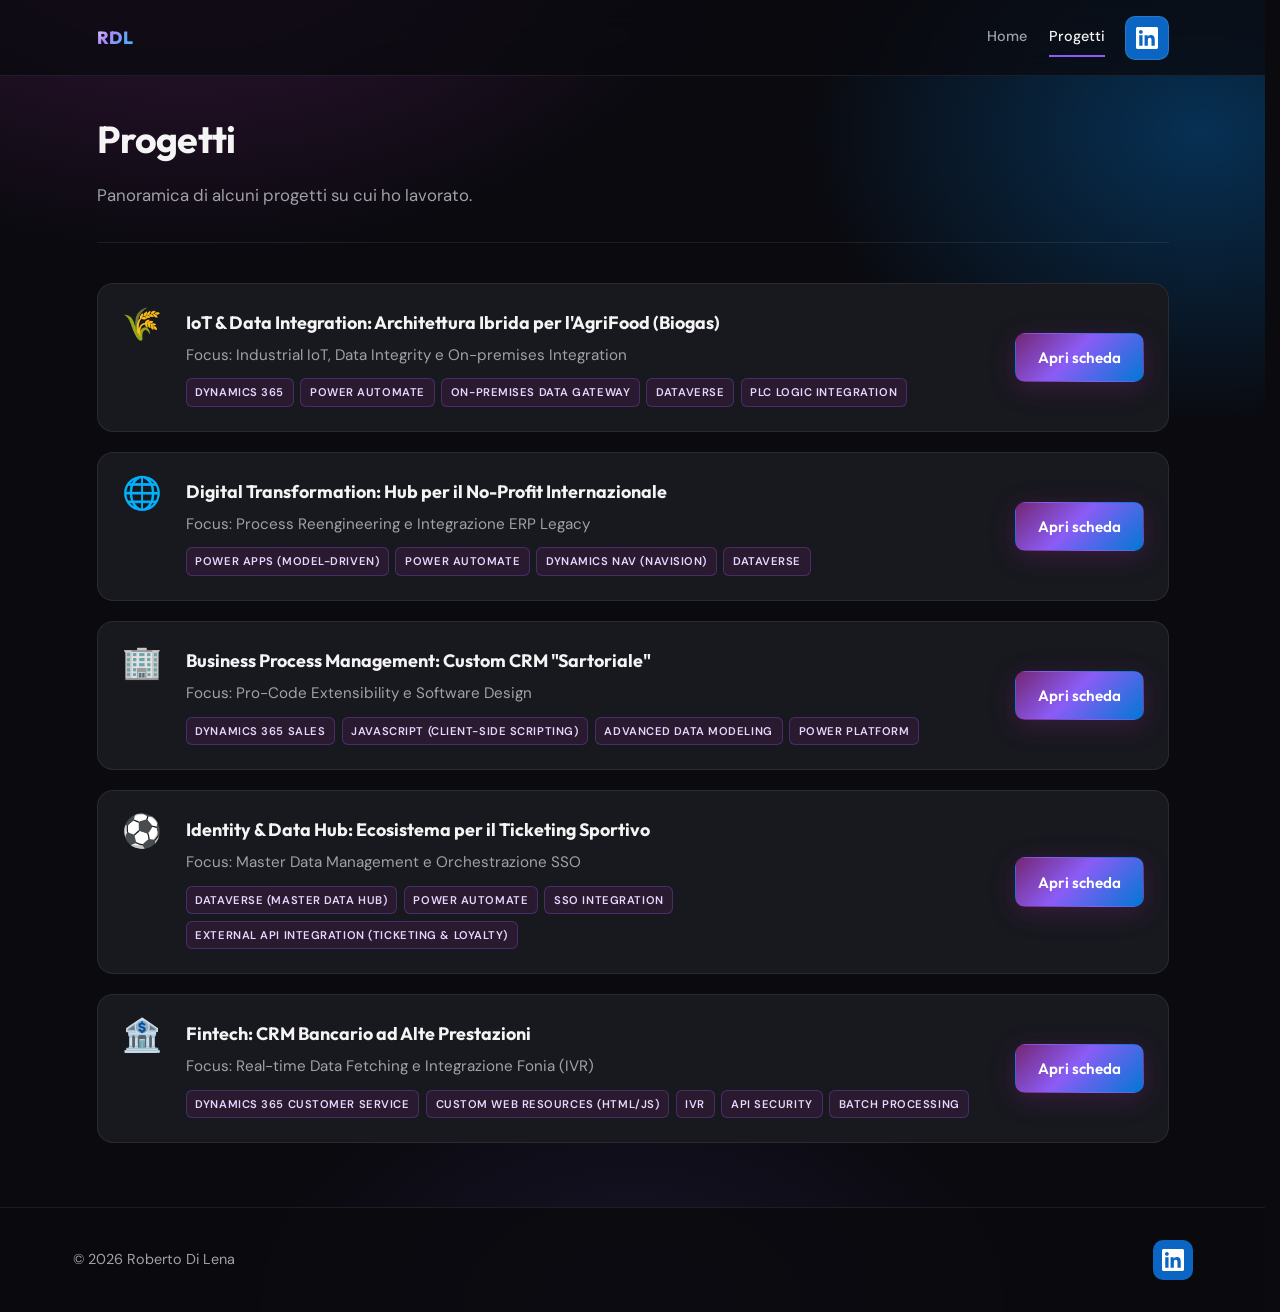
==== projects/index.html @ 9aac22f7 "Aggiornamento generale portfolio Made-with: Cursor" ====
<!DOCTYPE html>
<html lang="it">
  <head>
    <meta charset="UTF-8" />
    <meta name="viewport" content="width=device-width, initial-scale=1.0" />
    <meta name="description" content="Progetti — integrazioni Power Platform, Business Central e Dataverse." />
    <title>Progetti | Roberto Di Lena</title>
    <link rel="preconnect" href="https://fonts.googleapis.com" />
    <link rel="preconnect" href="https://fonts.gstatic.com" crossorigin />
    <link
      href="https://fonts.googleapis.com/css2?family=DM+Sans:ital,opsz,wght@0,9..40,400;0,9..40,500;0,9..40,600;0,9..40,700&family=Outfit:wght@400;500;600;700;800&display=swap"
      rel="stylesheet"
    />
    <link rel="stylesheet" href="../css/style.css" />
    <script>
      document.documentElement.classList.add('js-reveal');
    </script>
  </head>
  <body>
    <a href="#main" class="skip-link">Vai al contenuto</a>
    <header
      id="site-header"
      class="reveal-on-scroll"
      data-reveal-immediate
      data-reveal-delay="0"
      aria-label="Intestazione sito"
    ></header>

    <main id="main">
      <header class="page-hero reveal-on-scroll" data-reveal-immediate data-reveal-delay="40">
        <h1>Progetti</h1>
        <p class="lead">
          Panoramica di alcuni progetti su cui ho lavorato.
        </p>
      </header>

      <div id="project-list-root" class="project-list"></div>
    </main>

    <footer id="site-footer" class="reveal-on-scroll"></footer>

    <script src="../js/projects-data.js"></script>
    <script src="../js/layout.js"></script>
    <script src="../js/projects-loader.js"></script>
    <script src="../js/scroll-reveal.js"></script>
    <script src="../js/project-list.js"></script>
    <script>
      PortfolioLayout.inject();
      document.addEventListener('DOMContentLoaded', function () {
        if (window.ScrollReveal) ScrollReveal.init();
      });
    </script>
  </body>
</html>
---- css/style.css ----
:root {
  --pp-purple: #742774;
  --pp-violet: #8b5cf6;
  --pp-blue: #0078d4;
  --pp-cyan: #00bcf2;
  --bg-deep: #0a0a0f;
  --bg-surface: #12121a;
  --bg-card: #18181f;
  --bg-card-hover: #1f1f28;
  --border: rgba(255, 255, 255, 0.08);
  --border-strong: rgba(255, 255, 255, 0.14);
  --text: #f4f4f5;
  --text-muted: #a1a1aa;
  --gradient-brand: linear-gradient(135deg, var(--pp-purple) 0%, var(--pp-violet) 45%, var(--pp-blue) 100%);
  --gradient-text: linear-gradient(135deg, #e9d5ff 0%, #a78bfa 35%, #60a5fa 70%, #38bdf8 100%);
  --glow-purple: rgba(116, 39, 116, 0.45);
  --glow-blue: rgba(0, 120, 212, 0.35);
  --radius: 16px;
  --radius-sm: 10px;
  --radius-pill: 999px;
  --font-display: 'Outfit', system-ui, sans-serif;
  --font-sans: 'DM Sans', system-ui, -apple-system, 'Segoe UI', sans-serif;
  --max: 1120px;
  --header-h: 76px;
}

*,
*::before,
*::after {
  box-sizing: border-box;
}

html {
  scroll-behavior: smooth;
  /* Stessa larghezza utile con o senza scrollbar verticale */
  scrollbar-gutter: stable;
  overflow-x: hidden;
  overflow-x: clip;
  max-width: 100%;
}

body {
  margin: 0;
  min-height: 100vh;
  min-height: 100dvh;
  display: flex;
  flex-direction: column;
  font-family: var(--font-sans);
  font-size: 1.05rem;
  line-height: 1.65;
  color: var(--text);
  background: var(--bg-deep);
  background-image:
    radial-gradient(ellipse 90% 60% at 15% -10%, var(--glow-purple), transparent 50%),
    radial-gradient(ellipse 70% 50% at 95% 10%, var(--glow-blue), transparent 45%),
    radial-gradient(ellipse 60% 40% at 50% 100%, rgba(139, 92, 246, 0.12), transparent 50%);
  overflow-x: hidden;
  overflow-x: clip;
  max-width: 100%;
  /* touch: pan verticale + pinch-zoom, meno deriva orizzontale */
  touch-action: pan-y pinch-zoom;
  overscroll-behavior-x: none;
}

img {
  max-width: 100%;
  height: auto;
  display: block;
}

a {
  color: #93c5fd;
  text-decoration: none;
  text-underline-offset: 3px;
}

a:hover {
  text-decoration: underline;
}

.visually-hidden {
  position: absolute;
  width: 1px;
  height: 1px;
  padding: 0;
  margin: -1px;
  overflow: hidden;
  clip: rect(0, 0, 0, 0);
  white-space: nowrap;
  border: 0;
}

.skip-link {
  position: absolute;
  left: -9999px;
  top: 0;
  z-index: 1000;
  padding: 0.75rem 1.25rem;
  background: var(--pp-blue);
  color: #fff;
  font-weight: 600;
  border-radius: 0 0 var(--radius-sm) 0;
}

.skip-link:focus {
  left: 0;
  outline: 2px solid #fff;
  outline-offset: 2px;
}

#site-header {
  position: sticky;
  top: 0;
  z-index: 50;
  width: 100%;
  max-width: 100%;
  min-width: 0;
  box-sizing: border-box;
  height: var(--header-h);
  background: rgba(10, 10, 15, 0.75);
  backdrop-filter: blur(16px);
  border-bottom: 1px solid var(--border);
  overflow-x: hidden;
  overflow-x: clip;
}

.nav-inner {
  max-width: var(--max);
  margin: 0 auto;
  padding: 0 1.5rem;
  height: 100%;
  min-width: 0;
  display: flex;
  align-items: center;
  justify-content: space-between;
  gap: 1rem;
}

.nav-end {
  display: flex;
  align-items: center;
  gap: 0.75rem 1.25rem;
  flex-wrap: wrap;
  margin-left: auto;
}

.nav-linkedin {
  display: flex;
  align-items: center;
  justify-content: center;
  width: 44px;
  height: 44px;
  border-radius: var(--radius-sm);
  color: #fff;
  background: #0a66c2;
  border: 1px solid rgba(255, 255, 255, 0.12);
  transition: transform 0.15s, box-shadow 0.2s, background 0.2s;
}

.nav-linkedin:hover {
  background: #004182;
  transform: translateY(-1px);
  box-shadow: 0 6px 20px rgba(10, 102, 194, 0.35);
  text-decoration: none;
}

.nav-linkedin svg {
  flex-shrink: 0;
}

.logo {
  font-family: var(--font-display);
  font-weight: 800;
  font-size: 1.1rem;
  letter-spacing: 0.04em;
  text-decoration: none;
}

.logo:hover {
  text-decoration: none;
}

.logo__mark {
  background: var(--gradient-text);
  -webkit-background-clip: text;
  background-clip: text;
  color: transparent;
}

.nav-links {
  display: flex;
  align-items: center;
  gap: 0.25rem 1.35rem;
  flex-wrap: wrap;
  justify-content: flex-end;
}

.nav-links a {
  color: var(--text-muted);
  font-size: 0.9rem;
  font-weight: 500;
  text-decoration: none;
  padding: 0.4rem 0;
  border-bottom: 2px solid transparent;
  transition: color 0.2s, border-color 0.2s;
}

.nav-links a:hover {
  color: var(--text);
  text-decoration: none;
}

.nav-links a.is-active {
  color: var(--text);
  border-bottom-color: var(--pp-violet);
}

main {
  width: 100%;
  max-width: var(--max);
  min-width: 0;
  margin: 0 auto;
  padding: 2rem 1.5rem 4rem;
  flex: 1;
  box-sizing: border-box;
}

.main--home {
  padding-top: 1.25rem;
}

.home-hero {
  display: grid;
  gap: 2.5rem;
  align-items: center;
  margin-bottom: 4rem;
  padding-bottom: 3rem;
  border-bottom: 1px solid var(--border);
  min-width: 0;
  overflow-x: hidden;
  overflow-x: clip;
}

@media (min-width: 960px) {
  .home-hero {
    grid-template-columns: minmax(0, 1fr) minmax(280px, 400px);
    gap: 3rem;
    align-items: center;
  }
}

.home-hero__intro {
  min-width: 0;
}

.home-hero__hey {
  font-family: var(--font-display);
  font-size: clamp(1.15rem, 2vw, 1.35rem);
  font-weight: 500;
  color: var(--text-muted);
  margin: 0 0 0.35rem;
}

.home-hero__name {
  font-family: var(--font-display);
  font-size: clamp(2.5rem, 6vw, 3.75rem);
  font-weight: 800;
  line-height: 1.08;
  letter-spacing: -0.03em;
  margin: 0 0 1rem;
  background: var(--gradient-text);
  -webkit-background-clip: text;
  background-clip: text;
  color: transparent;
  overflow-wrap: anywhere;
}

.home-hero__role {
  margin: 0 0 1.25rem;
  font-family: var(--font-display);
  font-size: clamp(1.1rem, 2.2vw, 1.35rem);
  font-weight: 600;
  line-height: 1.45;
}

.home-hero__role-line {
  display: block;
}

.home-hero__role-line--muted {
  margin-top: 0.35rem;
  font-weight: 500;
  font-size: 0.92em;
  color: var(--text-muted);
  font-family: var(--font-sans);
}

.home-hero__focus {
  margin: 0 0 1.5rem;
  max-width: 38rem;
  color: var(--text-muted);
  font-size: 0.98rem;
}

.home-hero__focus-icon {
  margin-right: 0.25rem;
}

.home-hero__focus strong {
  color: var(--text);
  font-weight: 600;
}

.home-hero__pills {
  list-style: none;
  margin: 0 0 1.75rem;
  padding: 0;
  display: flex;
  flex-wrap: wrap;
  gap: 0.5rem;
}

.home-hero__pills li {
  font-size: 0.78rem;
  font-weight: 600;
  letter-spacing: 0.04em;
  text-transform: uppercase;
  padding: 0.4rem 0.85rem;
  border-radius: var(--radius-pill);
  border: 1px solid rgba(139, 92, 246, 0.35);
  background: rgba(116, 39, 116, 0.2);
  color: #e9d5ff;
}

.home-hero__pills li:nth-child(2) {
  border-color: rgba(0, 188, 242, 0.35);
  background: rgba(0, 120, 212, 0.15);
  color: #bae6fd;
}

.home-hero__pills li:nth-child(3) {
  border-color: rgba(96, 165, 250, 0.35);
  background: rgba(37, 99, 235, 0.12);
  color: #bfdbfe;
}

.home-hero__pills li:nth-child(4) {
  border-color: rgba(167, 139, 250, 0.3);
  background: rgba(139, 92, 246, 0.1);
  color: #ddd6fe;
}

.home-hero__cta {
  display: flex;
  flex-wrap: wrap;
  align-items: center;
  gap: 0.65rem 1rem;
}

.home-hero__visual {
  position: relative;
  justify-self: center;
  width: 100%;
  max-width: 380px;
  min-width: 0;
  /* Contiene il bagliore con inset negativi senza spingere la pagina in larghezza */
  overflow-x: hidden;
  overflow-x: clip;
}

.home-hero__glow {
  position: absolute;
  inset: -20% -10% -10% -10%;
  background: radial-gradient(circle at 50% 50%, rgba(139, 92, 246, 0.35), transparent 65%);
  filter: blur(40px);
  pointer-events: none;
  z-index: 0;
}

.home-hero__portrait {
  position: relative;
  z-index: 1;
  margin: 0;
  aspect-ratio: 1;
  border-radius: 24px;
}

.home-hero__portrait-ring {
  position: absolute;
  inset: -3px;
  border-radius: 26px;
  background: var(--gradient-brand);
  z-index: 0;
  opacity: 0.9;
}

.home-hero__portrait-img {
  position: relative;
  z-index: 1;
  width: 100%;
  height: 100%;
  object-fit: cover;
  border-radius: 22px;
  border: 3px solid var(--bg-deep);
}

.home-hero__portrait-img.is-concealed {
  display: none;
}

.home-hero__portrait-initials {
  position: relative;
  z-index: 1;
  width: 100%;
  aspect-ratio: 1;
  border-radius: 22px;
  border: 3px solid var(--bg-deep);
  background: linear-gradient(145deg, rgba(116, 39, 116, 0.5), rgba(0, 120, 212, 0.35));
  font-family: var(--font-display);
  font-size: clamp(3rem, 10vw, 4.5rem);
  font-weight: 800;
  color: rgba(255, 255, 255, 0.92);
  letter-spacing: 0.06em;
}

/* `hidden` + display:flex: serve regola esplicita altrimenti le iniziali restano visibili */
.home-hero__portrait-initials[hidden] {
  display: none !important;
}

.home-hero__portrait-initials:not([hidden]) {
  display: flex;
  align-items: center;
  justify-content: center;
}

.section-heading {
  font-family: var(--font-display);
  font-size: clamp(1.5rem, 3vw, 1.85rem);
  font-weight: 700;
  letter-spacing: -0.02em;
  margin: 0 0 1rem;
  display: flex;
  align-items: center;
  gap: 0.5rem;
  overflow-wrap: anywhere;
}

.section-heading__icon {
  font-size: 1.1em;
  opacity: 0.9;
}

.home-about {
  margin-bottom: 4rem;
  padding-bottom: 3rem;
  border-bottom: 1px solid var(--border);
  min-width: 0;
  overflow-x: hidden;
  overflow-x: clip;
}

.home-about__content > p {
  margin: 0 0 1.15rem;
  color: var(--text-muted);
  font-size: 1.02rem;
  line-height: 1.7;
}

.home-about__subhead {
  font-family: var(--font-display);
  font-size: 1.05rem;
  font-weight: 600;
  margin: 1.75rem 0 0.75rem;
  color: var(--text);
}

.home-about__list {
  margin: 0 0 1.25rem;
  padding-left: 1.2rem;
  color: var(--text-muted);
  font-size: 1.02rem;
  line-height: 1.65;
}

.home-about__list li {
  margin-bottom: 0.65rem;
}

.home-about__list li:last-child {
  margin-bottom: 0;
}

.home-about__closing {
  margin-bottom: 2rem !important;
}

.home-cert {
  padding: 1.5rem 1.35rem;
  border-radius: var(--radius);
  border: 1px solid var(--border-strong);
  background: linear-gradient(145deg, rgba(116, 39, 116, 0.12), rgba(24, 24, 31, 0.9));
}

.home-cert__title {
  font-family: var(--font-display);
  font-size: 0.85rem;
  font-weight: 700;
  text-transform: uppercase;
  letter-spacing: 0.08em;
  color: #c4b5fd;
  margin: 0 0 1rem;
}

.home-cert__layout {
  display: grid;
  grid-template-columns: auto 1fr;
  gap: 1.25rem 1.75rem;
  align-items: start;
}

@media (max-width: 520px) {
  .home-cert__layout {
    grid-template-columns: 1fr;
    justify-items: center;
    text-align: center;
  }

  .home-cert__details {
    width: 100%;
  }

  .home-cert__meta div {
    justify-items: center;
  }
}

.home-cert__badge-link {
  display: block;
  line-height: 0;
  border-radius: 12px;
  transition: transform 0.2s, filter 0.2s;
  filter: drop-shadow(0 8px 24px rgba(0, 120, 212, 0.25));
}

.home-cert__badge-link:hover {
  transform: scale(1.03);
  text-decoration: none;
  filter: drop-shadow(0 12px 28px rgba(139, 92, 246, 0.35));
}

.home-cert__badge {
  width: 132px;
  height: auto;
  display: block;
}

.home-cert__details {
  min-width: 0;
}

.home-cert__name {
  font-family: var(--font-display);
  font-size: 1.08rem;
  font-weight: 600;
  color: var(--text);
  margin: 0 0 0.35rem;
  line-height: 1.35;
}

.home-cert__exam {
  margin: 0 0 1rem;
  font-size: 0.95rem;
  color: var(--text-muted);
}

.home-cert__meta {
  margin: 0 0 1rem;
  display: grid;
  gap: 0.65rem;
}

.home-cert__meta div {
  display: grid;
  gap: 0.15rem;
}

.home-cert__meta dt {
  font-size: 0.75rem;
  font-weight: 600;
  text-transform: uppercase;
  letter-spacing: 0.06em;
  color: var(--text-muted);
}

.home-cert__meta dd {
  margin: 0;
  font-size: 0.95rem;
  color: var(--text);
}

.home-cert__code {
  font-family: ui-monospace, monospace;
  font-size: 0.88rem;
  padding: 0.15rem 0.4rem;
  border-radius: 6px;
  background: rgba(0, 0, 0, 0.35);
  border: 1px solid var(--border);
  overflow-wrap: anywhere;
  word-break: break-all;
}

.home-cert__verify {
  display: inline-block;
  font-weight: 600;
  font-size: 0.92rem;
  color: #93c5fd;
}

.home-cert__verify:hover {
  color: #bfdbfe;
}

.home-showcase {
  margin-bottom: 4rem;
  min-width: 0;
  overflow-x: hidden;
  overflow-x: clip;
}

.home-showcase__intro {
  margin-bottom: 0;
}

.home-showcase__lead {
  margin: 0 0 1.75rem;
  color: var(--text-muted);
}

.home-showcase__more {
  display: flex;
  flex-wrap: wrap;
  align-items: center;
  justify-content: center;
  gap: 0.75rem 1.25rem;
  margin-top: 1.5rem;
}

.home-showcase__ellipsis {
  color: var(--text-muted);
  font-size: 1.35rem;
  font-weight: 600;
  letter-spacing: 0.2em;
  line-height: 1;
  user-select: none;
  opacity: 0.85;
}

.home-showcase__more-arrow {
  font-weight: 600;
  color: #c4b5fd;
}

.btn {
  display: inline-flex;
  align-items: center;
  justify-content: center;
  gap: 0.5rem;
  font-family: var(--font-display);
  font-size: 0.95rem;
  font-weight: 600;
  padding: 0.7rem 1.35rem;
  border-radius: var(--radius-sm);
  border: 1px solid transparent;
  cursor: pointer;
  text-decoration: none;
  transition: transform 0.15s, box-shadow 0.2s, background 0.2s, border-color 0.2s;
}

.btn:focus-visible {
  outline: 2px solid var(--pp-cyan);
  outline-offset: 2px;
}

.btn-primary {
  background: var(--gradient-brand);
  color: #fff;
  box-shadow: 0 6px 24px rgba(116, 39, 116, 0.35);
}

.btn-primary:hover {
  transform: translateY(-2px);
  box-shadow: 0 10px 32px rgba(0, 120, 212, 0.3);
  text-decoration: none;
}

.btn-ghost {
  background: rgba(255, 255, 255, 0.04);
  border-color: var(--border-strong);
  color: var(--text);
}

.btn-ghost:hover {
  border-color: rgba(139, 92, 246, 0.5);
  background: rgba(139, 92, 246, 0.1);
  text-decoration: none;
}

.btn-link {
  background: transparent;
  border: none;
  color: var(--text-muted);
  padding-left: 0.25rem;
  padding-right: 0.25rem;
}

.btn-link:hover {
  color: #c4b5fd;
  text-decoration: none;
}

.btn--wide {
  padding-left: 2rem;
  padding-right: 2rem;
}

.card-grid {
  display: grid;
  gap: 1.25rem;
  min-width: 0;
}

@media (min-width: 720px) {
  .card-grid--showcase {
    grid-template-columns: repeat(2, minmax(0, 1fr));
  }
}

@media (min-width: 1000px) {
  .card-grid--showcase {
    grid-template-columns: repeat(3, minmax(0, 1fr));
  }
}

.card {
  background: var(--bg-card);
  border: 1px solid var(--border);
  border-radius: var(--radius);
  padding: 1.5rem;
  display: flex;
  flex-direction: column;
  gap: 0.75rem;
  min-width: 0;
  transition: border-color 0.2s, box-shadow 0.25s, transform 0.2s;
}

.card:hover {
  border-color: rgba(139, 92, 246, 0.35);
  box-shadow: 0 16px 40px rgba(0, 0, 0, 0.35);
  transform: translateY(-2px);
}

.card--showcase {
  background: linear-gradient(165deg, rgba(30, 30, 40, 0.95), rgba(24, 24, 31, 0.98));
}

.card-icon {
  width: 48px;
  height: 48px;
  border-radius: var(--radius-sm);
  background: rgba(116, 39, 116, 0.25);
  border: 1px solid rgba(139, 92, 246, 0.25);
  display: flex;
  align-items: center;
  justify-content: center;
  font-size: 1.4rem;
}

.card h3 {
  margin: 0;
  font-family: var(--font-display);
  font-size: 1.08rem;
  font-weight: 600;
  overflow-wrap: anywhere;
}

.card p {
  margin: 0;
  flex: 1;
  color: var(--text-muted);
  font-size: 0.95rem;
  line-height: 1.55;
}

.card-footer {
  margin-top: 0.35rem;
}

.card-footer a {
  font-family: var(--font-display);
  font-weight: 600;
  font-size: 0.88rem;
  color: #93c5fd;
}

.card-footer a:hover {
  color: #bfdbfe;
}

.section-head {
  margin-bottom: 1.5rem;
}

.section-head h2 {
  font-family: var(--font-display);
  font-size: 1.35rem;
  margin: 0 0 0.5rem;
  letter-spacing: -0.02em;
}

.section-head p {
  margin: 0;
  color: var(--text-muted);
  max-width: 52ch;
}

.page-hero {
  margin-bottom: 2.5rem;
  padding-bottom: 2rem;
  border-bottom: 1px solid var(--border);
}

.page-hero h1 {
  font-family: var(--font-display);
  margin: 0 0 0.75rem;
  font-size: clamp(1.85rem, 3.5vw, 2.35rem);
  letter-spacing: -0.02em;
  overflow-wrap: anywhere;
}

.page-hero .lead {
  margin: 0;
  color: var(--text-muted);
  max-width: 60ch;
  overflow-wrap: anywhere;
}

.prose {
  max-width: 65ch;
  min-width: 0;
  overflow-wrap: anywhere;
}

.prose p {
  margin: 0 0 1.1rem;
  color: var(--text-muted);
  overflow-wrap: anywhere;
}

.prose p:last-child {
  margin-bottom: 0;
}

.prose h2 {
  font-family: var(--font-display);
  font-size: 1.15rem;
  margin: 2rem 0 0.65rem;
  color: var(--text);
}

.prose h2:first-child {
  margin-top: 0;
}

.about-grid {
  display: grid;
  gap: 2rem;
}

@media (min-width: 900px) {
  .about-grid {
    grid-template-columns: 1fr 1fr;
    align-items: start;
  }
}

.about-panel {
  background: var(--bg-card);
  border: 1px solid var(--border);
  border-radius: var(--radius);
  padding: 1.5rem;
}

.about-panel h2 {
  font-family: var(--font-display);
  margin: 0 0 0.75rem;
  font-size: 1.05rem;
}

.about-panel p,
.about-panel li {
  margin: 0;
  color: var(--text-muted);
  font-size: 0.98rem;
}

.about-panel ul {
  margin: 0;
  padding-left: 1.2rem;
}

.about-panel li + li {
  margin-top: 0.4rem;
}

.project-list {
  display: flex;
  flex-direction: column;
  gap: 1.25rem;
  min-width: 0;
  overflow-x: hidden;
  overflow-x: clip;
}

.project-row {
  display: grid;
  gap: 1rem;
  padding: 1.5rem;
  background: var(--bg-card);
  border: 1px solid var(--border);
  border-radius: var(--radius);
  align-items: start;
  min-width: 0;
  transition: border-color 0.2s, box-shadow 0.2s;
}

.project-row:hover {
  border-color: rgba(139, 92, 246, 0.25);
}

@media (min-width: 768px) {
  .project-row {
    grid-template-columns: auto minmax(0, 1fr) auto;
    gap: 1.5rem;
  }
}

.project-row-icon {
  font-size: 2rem;
  line-height: 1;
}

.project-row h2 {
  font-family: var(--font-display);
  margin: 0 0 0.35rem;
  font-size: 1.12rem;
  overflow-wrap: anywhere;
}

.project-row p {
  margin: 0;
  color: var(--text-muted);
  font-size: 0.95rem;
  overflow-wrap: anywhere;
}

.tags {
  display: flex;
  flex-wrap: wrap;
  gap: 0.4rem;
  margin-top: 0.65rem;
}

.tag {
  font-size: 0.7rem;
  font-weight: 600;
  text-transform: uppercase;
  letter-spacing: 0.05em;
  padding: 0.25rem 0.55rem;
  border-radius: 6px;
  background: rgba(116, 39, 116, 0.2);
  color: #e9d5ff;
  border: 1px solid rgba(139, 92, 246, 0.3);
  max-width: 100%;
  overflow-wrap: anywhere;
}

.project-row .btn {
  align-self: center;
}

.project-page-hero {
  margin-bottom: 2rem;
  max-height: 280px;
  aspect-ratio: 21 / 9;
  border-radius: var(--radius);
  overflow: hidden;
  border: 1px solid var(--border);
}

.project-page-hero img {
  width: 100%;
  height: 100%;
  object-fit: cover;
}

.project-page-title {
  border-bottom: none;
  padding-bottom: 0;
  margin-bottom: 1rem;
  min-width: 0;
}

.project-page-title h1 {
  overflow-wrap: anywhere;
}

.project-title-tags {
  margin-bottom: 0.75rem;
  min-width: 0;
}

.stub-banner {
  background: rgba(116, 39, 116, 0.2);
  border: 1px solid rgba(139, 92, 246, 0.35);
  color: var(--text);
  padding: 0.75rem 1rem;
  border-radius: var(--radius-sm);
  margin-bottom: 1.5rem;
  font-weight: 600;
  font-size: 0.95rem;
}

.breadcrumb {
  font-size: 0.88rem;
  margin-bottom: 1rem;
}

.breadcrumb a {
  color: var(--text-muted);
}

.breadcrumb a:hover {
  color: #a5b4fc;
}

.breadcrumb span {
  color: var(--text-muted);
}

.contact-block {
  background: var(--bg-card);
  border: 1px solid var(--border);
  border-radius: var(--radius);
  padding: 1.75rem;
  max-width: 480px;
}

.contact-block p {
  margin: 0 0 1.25rem;
  color: var(--text-muted);
}

.contact-links {
  display: flex;
  flex-direction: column;
  gap: 0.85rem;
}

.contact-links a {
  display: inline-flex;
  align-items: center;
  gap: 0.5rem;
  font-weight: 600;
}

.project-back-link {
  margin-top: 2rem;
}

#site-footer {
  width: 100%;
  max-width: 100%;
  min-width: 0;
  box-sizing: border-box;
  border-top: 1px solid var(--border);
  margin-top: auto;
  padding: 2rem 1.5rem;
  background: rgba(10, 10, 15, 0.9);
  overflow-x: hidden;
  overflow-x: clip;
}

.footer-inner {
  max-width: var(--max);
  margin: 0 auto;
  min-width: 0;
  display: flex;
  flex-direction: column;
  gap: 0.75rem;
  align-items: flex-start;
}

@media (min-width: 640px) {
  .footer-inner {
    flex-direction: row;
    flex-wrap: wrap;
    align-items: center;
    justify-content: space-between;
  }
}

.footer-copy {
  margin: 0;
  font-size: 0.9rem;
  color: var(--text-muted);
}

.footer-social {
  display: flex;
  align-items: center;
}

.footer-linkedin {
  display: flex;
  align-items: center;
  justify-content: center;
  width: 40px;
  height: 40px;
  border-radius: var(--radius-sm);
  color: #fff;
  background: #0a66c2;
  transition: transform 0.15s, background 0.2s;
}

.footer-linkedin:hover {
  background: #004182;
  transform: translateY(-1px);
  text-decoration: none;
}

.hero-visual {
  position: relative;
  border-radius: var(--radius);
  overflow: hidden;
  border: 1px solid var(--border);
  aspect-ratio: 4 / 3;
  background: var(--bg-card);
}

.hero-visual img {
  width: 100%;
  height: 100%;
  object-fit: cover;
}

/* Scroll reveal: html.js-reveal + .reveal-on-scroll → .is-revealed (vedi scroll-reveal.js) */
.js-reveal .reveal-on-scroll {
  transition:
    opacity 0.65s cubic-bezier(0.22, 1, 0.36, 1) var(--reveal-delay, 0ms),
    transform 0.65s cubic-bezier(0.22, 1, 0.36, 1) var(--reveal-delay, 0ms);
  will-change: opacity, transform;
}

.js-reveal .reveal-on-scroll:not(.is-revealed) {
  opacity: 0;
  transform: translateY(1.35rem);
}

.js-reveal .reveal-on-scroll.is-revealed {
  opacity: 1;
  transform: translateY(0);
  will-change: auto;
}

@media (prefers-reduced-motion: reduce) {
  html.js-reveal {
    scroll-behavior: auto;
  }

  .js-reveal .reveal-on-scroll {
    transition: none;
  }

  .js-reveal .reveal-on-scroll:not(.is-revealed) {
    opacity: 1;
    transform: none;
  }
}
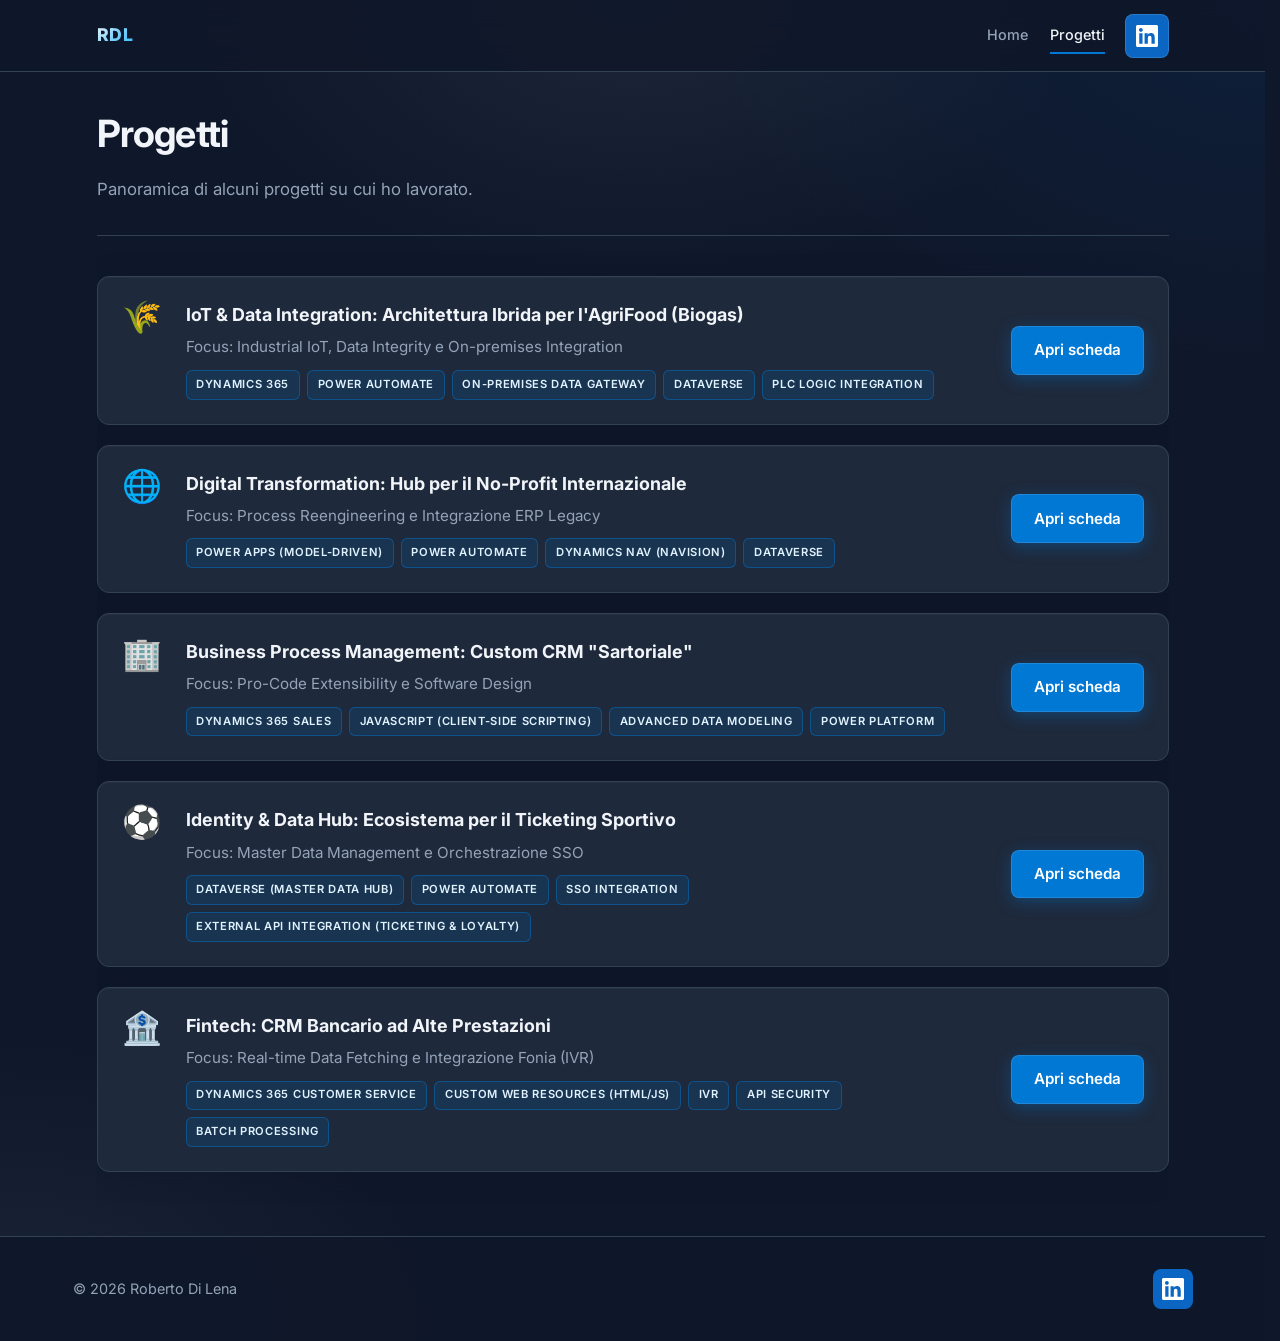
==== commit 84ae7aa4: "UI: font Inter, palette slate e accenti Microsoft (#0078d4) Made-with: Cursor" ====
--- a/projects/index.html
+++ b/projects/index.html
@@ -8,7 +8,7 @@
     <link rel="preconnect" href="https://fonts.googleapis.com" />
     <link rel="preconnect" href="https://fonts.gstatic.com" crossorigin />
     <link
-      href="https://fonts.googleapis.com/css2?family=DM+Sans:ital,opsz,wght@0,9..40,400;0,9..40,500;0,9..40,600;0,9..40,700&family=Outfit:wght@400;500;600;700;800&display=swap"
+      href="https://fonts.googleapis.com/css2?family=Inter:wght@400;500;600;700&display=swap"
       rel="stylesheet"
     />
     <link rel="stylesheet" href="../css/style.css" />
--- a/css/style.css
+++ b/css/style.css
@@ -1,27 +1,28 @@
 :root {
-  --pp-purple: #742774;
-  --pp-violet: #8b5cf6;
   --pp-blue: #0078d4;
-  --pp-cyan: #00bcf2;
-  --bg-deep: #0a0a0f;
-  --bg-surface: #12121a;
-  --bg-card: #18181f;
-  --bg-card-hover: #1f1f28;
-  --border: rgba(255, 255, 255, 0.08);
-  --border-strong: rgba(255, 255, 255, 0.14);
-  --text: #f4f4f5;
-  --text-muted: #a1a1aa;
-  --gradient-brand: linear-gradient(135deg, var(--pp-purple) 0%, var(--pp-violet) 45%, var(--pp-blue) 100%);
-  --gradient-text: linear-gradient(135deg, #e9d5ff 0%, #a78bfa 35%, #60a5fa 70%, #38bdf8 100%);
-  --glow-purple: rgba(116, 39, 116, 0.45);
-  --glow-blue: rgba(0, 120, 212, 0.35);
-  --radius: 16px;
-  --radius-sm: 10px;
+  --pp-blue-hover: #106ebe;
+  --bg-deep: #0f172a;
+  --bg-surface: #1e293b;
+  --bg-card: #1e293b;
+  --bg-card-elevated: #334155;
+  --border: #334155;
+  --border-hover: rgba(0, 120, 212, 0.45);
+  --text: #f1f5f9;
+  --text-muted: #94a3b8;
+  --accent-link: #38bdf8;
+  --accent-link-hover: #7dd3fc;
+  --gradient-brand: linear-gradient(135deg, #0c4a6e 0%, #0078d4 55%, #0369a1 100%);
+  --gradient-text: linear-gradient(135deg, #f1f5f9 0%, #7dd3fc 50%, #38bdf8 100%);
+  --shadow-card: 0 1px 0 rgba(255, 255, 255, 0.04) inset, 0 4px 24px rgba(15, 23, 42, 0.45);
+  --shadow-card-hover: 0 8px 32px rgba(0, 0, 0, 0.35), 0 0 0 1px rgba(0, 120, 212, 0.25);
+  --radius: 12px;
+  --radius-sm: 8px;
   --radius-pill: 999px;
-  --font-display: 'Outfit', system-ui, sans-serif;
-  --font-sans: 'DM Sans', system-ui, -apple-system, 'Segoe UI', sans-serif;
+  --font-sans: 'Inter', system-ui, -apple-system, 'Segoe UI', sans-serif;
+  --font-display: 'Inter', system-ui, -apple-system, 'Segoe UI', sans-serif;
   --max: 1120px;
-  --header-h: 76px;
+  --header-h: 72px;
+  --lh-body: 1.6;
 }
 
 *,
@@ -47,17 +48,17 @@
   flex-direction: column;
   font-family: var(--font-sans);
   font-size: 1.05rem;
-  line-height: 1.65;
+  line-height: var(--lh-body);
   color: var(--text);
   background: var(--bg-deep);
   background-image:
-    radial-gradient(ellipse 90% 60% at 15% -10%, var(--glow-purple), transparent 50%),
-    radial-gradient(ellipse 70% 50% at 95% 10%, var(--glow-blue), transparent 45%),
-    radial-gradient(ellipse 60% 40% at 50% 100%, rgba(139, 92, 246, 0.12), transparent 50%);
+    radial-gradient(ellipse 85% 55% at 100% 0%, rgba(0, 120, 212, 0.09), transparent 52%),
+    radial-gradient(ellipse 70% 45% at 0% 100%, rgba(51, 65, 85, 0.35), transparent 50%),
+    radial-gradient(ellipse 50% 30% at 50% 0%, rgba(30, 41, 59, 0.9), transparent 70%);
   overflow-x: hidden;
   overflow-x: clip;
   max-width: 100%;
-  /* touch: pan verticale + pinch-zoom, meno deriva orizzontale */
+  -webkit-font-smoothing: antialiased;
   touch-action: pan-y pinch-zoom;
   overscroll-behavior-x: none;
 }
@@ -69,12 +70,13 @@
 }
 
 a {
-  color: #93c5fd;
+  color: var(--accent-link);
   text-decoration: none;
   text-underline-offset: 3px;
 }
 
 a:hover {
+  color: var(--accent-link-hover);
   text-decoration: underline;
 }
 
@@ -117,8 +119,8 @@
   min-width: 0;
   box-sizing: border-box;
   height: var(--header-h);
-  background: rgba(10, 10, 15, 0.75);
-  backdrop-filter: blur(16px);
+  background: rgba(15, 23, 42, 0.88);
+  backdrop-filter: blur(14px);
   border-bottom: 1px solid var(--border);
   overflow-x: hidden;
   overflow-x: clip;
@@ -212,7 +214,7 @@
 
 .nav-links a.is-active {
   color: var(--text);
-  border-bottom-color: var(--pp-violet);
+  border-bottom-color: var(--pp-blue);
 }
 
 main {
@@ -321,33 +323,15 @@
 }
 
 .home-hero__pills li {
-  font-size: 0.78rem;
-  font-weight: 600;
-  letter-spacing: 0.04em;
+  font-size: 0.75rem;
+  font-weight: 600;
+  letter-spacing: 0.06em;
   text-transform: uppercase;
-  padding: 0.4rem 0.85rem;
-  border-radius: var(--radius-pill);
-  border: 1px solid rgba(139, 92, 246, 0.35);
-  background: rgba(116, 39, 116, 0.2);
-  color: #e9d5ff;
-}
-
-.home-hero__pills li:nth-child(2) {
-  border-color: rgba(0, 188, 242, 0.35);
-  background: rgba(0, 120, 212, 0.15);
-  color: #bae6fd;
-}
-
-.home-hero__pills li:nth-child(3) {
-  border-color: rgba(96, 165, 250, 0.35);
-  background: rgba(37, 99, 235, 0.12);
-  color: #bfdbfe;
-}
-
-.home-hero__pills li:nth-child(4) {
-  border-color: rgba(167, 139, 250, 0.3);
-  background: rgba(139, 92, 246, 0.1);
-  color: #ddd6fe;
+  padding: 0.4rem 0.75rem;
+  border-radius: var(--radius-sm);
+  border: 1px solid var(--border);
+  background: rgba(15, 23, 42, 0.65);
+  color: var(--text-muted);
 }
 
 .home-hero__cta {
@@ -371,7 +355,7 @@
 .home-hero__glow {
   position: absolute;
   inset: -20% -10% -10% -10%;
-  background: radial-gradient(circle at 50% 50%, rgba(139, 92, 246, 0.35), transparent 65%);
+  background: radial-gradient(circle at 50% 50%, rgba(0, 120, 212, 0.22), transparent 65%);
   filter: blur(40px);
   pointer-events: none;
   z-index: 0;
@@ -382,16 +366,16 @@
   z-index: 1;
   margin: 0;
   aspect-ratio: 1;
-  border-radius: 24px;
+  border-radius: var(--radius);
 }
 
 .home-hero__portrait-ring {
   position: absolute;
-  inset: -3px;
-  border-radius: 26px;
-  background: var(--gradient-brand);
+  inset: -2px;
+  border-radius: calc(var(--radius) + 2px);
+  background: linear-gradient(135deg, #334155 0%, var(--pp-blue) 50%, #0c4a6e 100%);
   z-index: 0;
-  opacity: 0.9;
+  opacity: 1;
 }
 
 .home-hero__portrait-img {
@@ -400,7 +384,7 @@
   width: 100%;
   height: 100%;
   object-fit: cover;
-  border-radius: 22px;
+  border-radius: 10px;
   border: 3px solid var(--bg-deep);
 }
 
@@ -413,9 +397,9 @@
   z-index: 1;
   width: 100%;
   aspect-ratio: 1;
-  border-radius: 22px;
+  border-radius: 10px;
   border: 3px solid var(--bg-deep);
-  background: linear-gradient(145deg, rgba(116, 39, 116, 0.5), rgba(0, 120, 212, 0.35));
+  background: linear-gradient(145deg, rgba(30, 41, 59, 0.95), rgba(0, 120, 212, 0.35));
   font-family: var(--font-display);
   font-size: clamp(3rem, 10vw, 4.5rem);
   font-weight: 800;
@@ -464,7 +448,7 @@
   margin: 0 0 1.15rem;
   color: var(--text-muted);
   font-size: 1.02rem;
-  line-height: 1.7;
+  line-height: var(--lh-body);
 }
 
 .home-about__subhead {
@@ -477,14 +461,19 @@
 
 .home-about__list {
   margin: 0 0 1.25rem;
-  padding-left: 1.2rem;
+  padding-left: 1.35rem;
   color: var(--text-muted);
   font-size: 1.02rem;
-  line-height: 1.65;
+  line-height: var(--lh-body);
 }
 
 .home-about__list li {
   margin-bottom: 0.65rem;
+  padding-left: 0.25rem;
+}
+
+.home-about__list li::marker {
+  color: var(--pp-blue);
 }
 
 .home-about__list li:last-child {
@@ -498,17 +487,18 @@
 .home-cert {
   padding: 1.5rem 1.35rem;
   border-radius: var(--radius);
-  border: 1px solid var(--border-strong);
-  background: linear-gradient(145deg, rgba(116, 39, 116, 0.12), rgba(24, 24, 31, 0.9));
+  border: 1px solid var(--border);
+  background: var(--bg-card);
+  box-shadow: var(--shadow-card);
 }
 
 .home-cert__title {
   font-family: var(--font-display);
-  font-size: 0.85rem;
+  font-size: 0.8rem;
   font-weight: 700;
   text-transform: uppercase;
   letter-spacing: 0.08em;
-  color: #c4b5fd;
+  color: var(--pp-blue);
   margin: 0 0 1rem;
 }
 
@@ -546,7 +536,7 @@
 .home-cert__badge-link:hover {
   transform: scale(1.03);
   text-decoration: none;
-  filter: drop-shadow(0 12px 28px rgba(139, 92, 246, 0.35));
+  filter: drop-shadow(0 12px 28px rgba(0, 120, 212, 0.35));
 }
 
 .home-cert__badge {
@@ -614,11 +604,11 @@
   display: inline-block;
   font-weight: 600;
   font-size: 0.92rem;
-  color: #93c5fd;
+  color: var(--accent-link);
 }
 
 .home-cert__verify:hover {
-  color: #bfdbfe;
+  color: var(--accent-link-hover);
 }
 
 .home-showcase {
@@ -658,7 +648,7 @@
 
 .home-showcase__more-arrow {
   font-weight: 600;
-  color: #c4b5fd;
+  color: var(--accent-link);
 }
 
 .btn {
@@ -678,31 +668,33 @@
 }
 
 .btn:focus-visible {
-  outline: 2px solid var(--pp-cyan);
+  outline: 2px solid var(--pp-blue);
   outline-offset: 2px;
 }
 
 .btn-primary {
-  background: var(--gradient-brand);
+  background: var(--pp-blue);
   color: #fff;
-  box-shadow: 0 6px 24px rgba(116, 39, 116, 0.35);
+  box-shadow: 0 4px 16px rgba(0, 120, 212, 0.35);
+  border: 1px solid rgba(255, 255, 255, 0.12);
 }
 
 .btn-primary:hover {
   transform: translateY(-2px);
-  box-shadow: 0 10px 32px rgba(0, 120, 212, 0.3);
+  background: var(--pp-blue-hover);
+  box-shadow: 0 8px 28px rgba(0, 120, 212, 0.4);
   text-decoration: none;
 }
 
 .btn-ghost {
-  background: rgba(255, 255, 255, 0.04);
-  border-color: var(--border-strong);
+  background: rgba(30, 41, 59, 0.6);
+  border-color: var(--border);
   color: var(--text);
 }
 
 .btn-ghost:hover {
-  border-color: rgba(139, 92, 246, 0.5);
-  background: rgba(139, 92, 246, 0.1);
+  border-color: var(--border-hover);
+  background: rgba(51, 65, 85, 0.55);
   text-decoration: none;
 }
 
@@ -715,7 +707,7 @@
 }
 
 .btn-link:hover {
-  color: #c4b5fd;
+  color: var(--accent-link);
   text-decoration: none;
 }
 
@@ -751,25 +743,26 @@
   flex-direction: column;
   gap: 0.75rem;
   min-width: 0;
-  transition: border-color 0.2s, box-shadow 0.25s, transform 0.2s;
+  box-shadow: var(--shadow-card);
+  transition: border-color 0.2s ease, box-shadow 0.25s ease, transform 0.2s ease;
 }
 
 .card:hover {
-  border-color: rgba(139, 92, 246, 0.35);
-  box-shadow: 0 16px 40px rgba(0, 0, 0, 0.35);
-  transform: translateY(-2px);
+  border-color: var(--border-hover);
+  box-shadow: var(--shadow-card-hover);
+  transform: translateY(-3px);
 }
 
 .card--showcase {
-  background: linear-gradient(165deg, rgba(30, 30, 40, 0.95), rgba(24, 24, 31, 0.98));
+  background: var(--bg-card);
 }
 
 .card-icon {
   width: 48px;
   height: 48px;
   border-radius: var(--radius-sm);
-  background: rgba(116, 39, 116, 0.25);
-  border: 1px solid rgba(139, 92, 246, 0.25);
+  background: rgba(0, 120, 212, 0.12);
+  border: 1px solid rgba(0, 120, 212, 0.28);
   display: flex;
   align-items: center;
   justify-content: center;
@@ -789,7 +782,7 @@
   flex: 1;
   color: var(--text-muted);
   font-size: 0.95rem;
-  line-height: 1.55;
+  line-height: var(--lh-body);
 }
 
 .card-footer {
@@ -800,11 +793,11 @@
   font-family: var(--font-display);
   font-weight: 600;
   font-size: 0.88rem;
-  color: #93c5fd;
+  color: var(--accent-link);
 }
 
 .card-footer a:hover {
-  color: #bfdbfe;
+  color: var(--accent-link-hover);
 }
 
 .section-head {
@@ -854,7 +847,29 @@
 .prose p {
   margin: 0 0 1.1rem;
   color: var(--text-muted);
+  line-height: var(--lh-body);
   overflow-wrap: anywhere;
+}
+
+.prose ul,
+.prose ol {
+  margin: 0 0 1.1rem;
+  padding-left: 1.35rem;
+  color: var(--text-muted);
+  line-height: var(--lh-body);
+}
+
+.prose li {
+  margin-bottom: 0.45rem;
+}
+
+.prose ul li::marker {
+  color: var(--pp-blue);
+}
+
+.prose ol li::marker {
+  color: var(--pp-blue);
+  font-weight: 600;
 }
 
 .prose p:last-child {
@@ -931,11 +946,14 @@
   border-radius: var(--radius);
   align-items: start;
   min-width: 0;
-  transition: border-color 0.2s, box-shadow 0.2s;
+  box-shadow: var(--shadow-card);
+  transition: border-color 0.2s ease, box-shadow 0.25s ease, transform 0.2s ease;
 }
 
 .project-row:hover {
-  border-color: rgba(139, 92, 246, 0.25);
+  border-color: var(--border-hover);
+  box-shadow: var(--shadow-card-hover);
+  transform: translateY(-2px);
 }
 
 @media (min-width: 768px) {
@@ -967,22 +985,28 @@
 .tags {
   display: flex;
   flex-wrap: wrap;
-  gap: 0.4rem;
+  gap: 0.45rem;
   margin-top: 0.65rem;
 }
 
-.tag {
+.tag,
+.badge {
+  display: inline-block;
   font-size: 0.7rem;
   font-weight: 600;
   text-transform: uppercase;
-  letter-spacing: 0.05em;
-  padding: 0.25rem 0.55rem;
+  letter-spacing: 0.06em;
+  padding: 0.3rem 0.6rem;
   border-radius: 6px;
-  background: rgba(116, 39, 116, 0.2);
-  color: #e9d5ff;
-  border: 1px solid rgba(139, 92, 246, 0.3);
+  background: rgba(0, 120, 212, 0.14);
+  color: #e0f2fe;
+  border: 1px solid rgba(0, 120, 212, 0.45);
   max-width: 100%;
   overflow-wrap: anywhere;
+}
+
+.badge {
+  font-family: var(--font-sans);
 }
 
 .project-row .btn {
@@ -1021,8 +1045,8 @@
 }
 
 .stub-banner {
-  background: rgba(116, 39, 116, 0.2);
-  border: 1px solid rgba(139, 92, 246, 0.35);
+  background: rgba(0, 120, 212, 0.1);
+  border: 1px solid rgba(0, 120, 212, 0.35);
   color: var(--text);
   padding: 0.75rem 1rem;
   border-radius: var(--radius-sm);
@@ -1041,7 +1065,7 @@
 }
 
 .breadcrumb a:hover {
-  color: #a5b4fc;
+  color: var(--accent-link);
 }
 
 .breadcrumb span {
@@ -1086,7 +1110,7 @@
   border-top: 1px solid var(--border);
   margin-top: auto;
   padding: 2rem 1.5rem;
-  background: rgba(10, 10, 15, 0.9);
+  background: rgba(15, 23, 42, 0.97);
   overflow-x: hidden;
   overflow-x: clip;
 }
@@ -1154,6 +1178,70 @@
   object-fit: cover;
 }
 
+@media (max-width: 640px) {
+  body {
+    font-size: 1rem;
+  }
+
+  main {
+    padding: 1.25rem 1rem 3rem;
+  }
+
+  .main--home {
+    padding-top: 0.75rem;
+  }
+
+  .home-hero {
+    margin-bottom: 2.75rem;
+    padding-bottom: 2rem;
+    gap: 2rem;
+  }
+
+  .home-about,
+  .home-showcase {
+    margin-bottom: 2.75rem;
+    padding-bottom: 2rem;
+  }
+
+  .section-heading {
+    font-size: clamp(1.35rem, 4.5vw, 1.65rem);
+  }
+
+  .card,
+  .project-row {
+    padding: 1.15rem 1.1rem;
+  }
+
+  .card-icon {
+    width: 44px;
+    height: 44px;
+    font-size: 1.25rem;
+  }
+
+  .page-hero h1 {
+    font-size: clamp(1.55rem, 6vw, 2rem);
+  }
+
+  #site-footer {
+    padding: 1.5rem 1rem;
+  }
+
+  .nav-inner {
+    padding: 0 1rem;
+  }
+}
+
+@media (max-width: 380px) {
+  body {
+    font-size: 0.98rem;
+  }
+
+  .btn {
+    font-size: 0.9rem;
+    padding: 0.6rem 1.1rem;
+  }
+}
+
 /* Scroll reveal: html.js-reveal + .reveal-on-scroll → .is-revealed (vedi scroll-reveal.js) */
 .js-reveal .reveal-on-scroll {
   transition:
